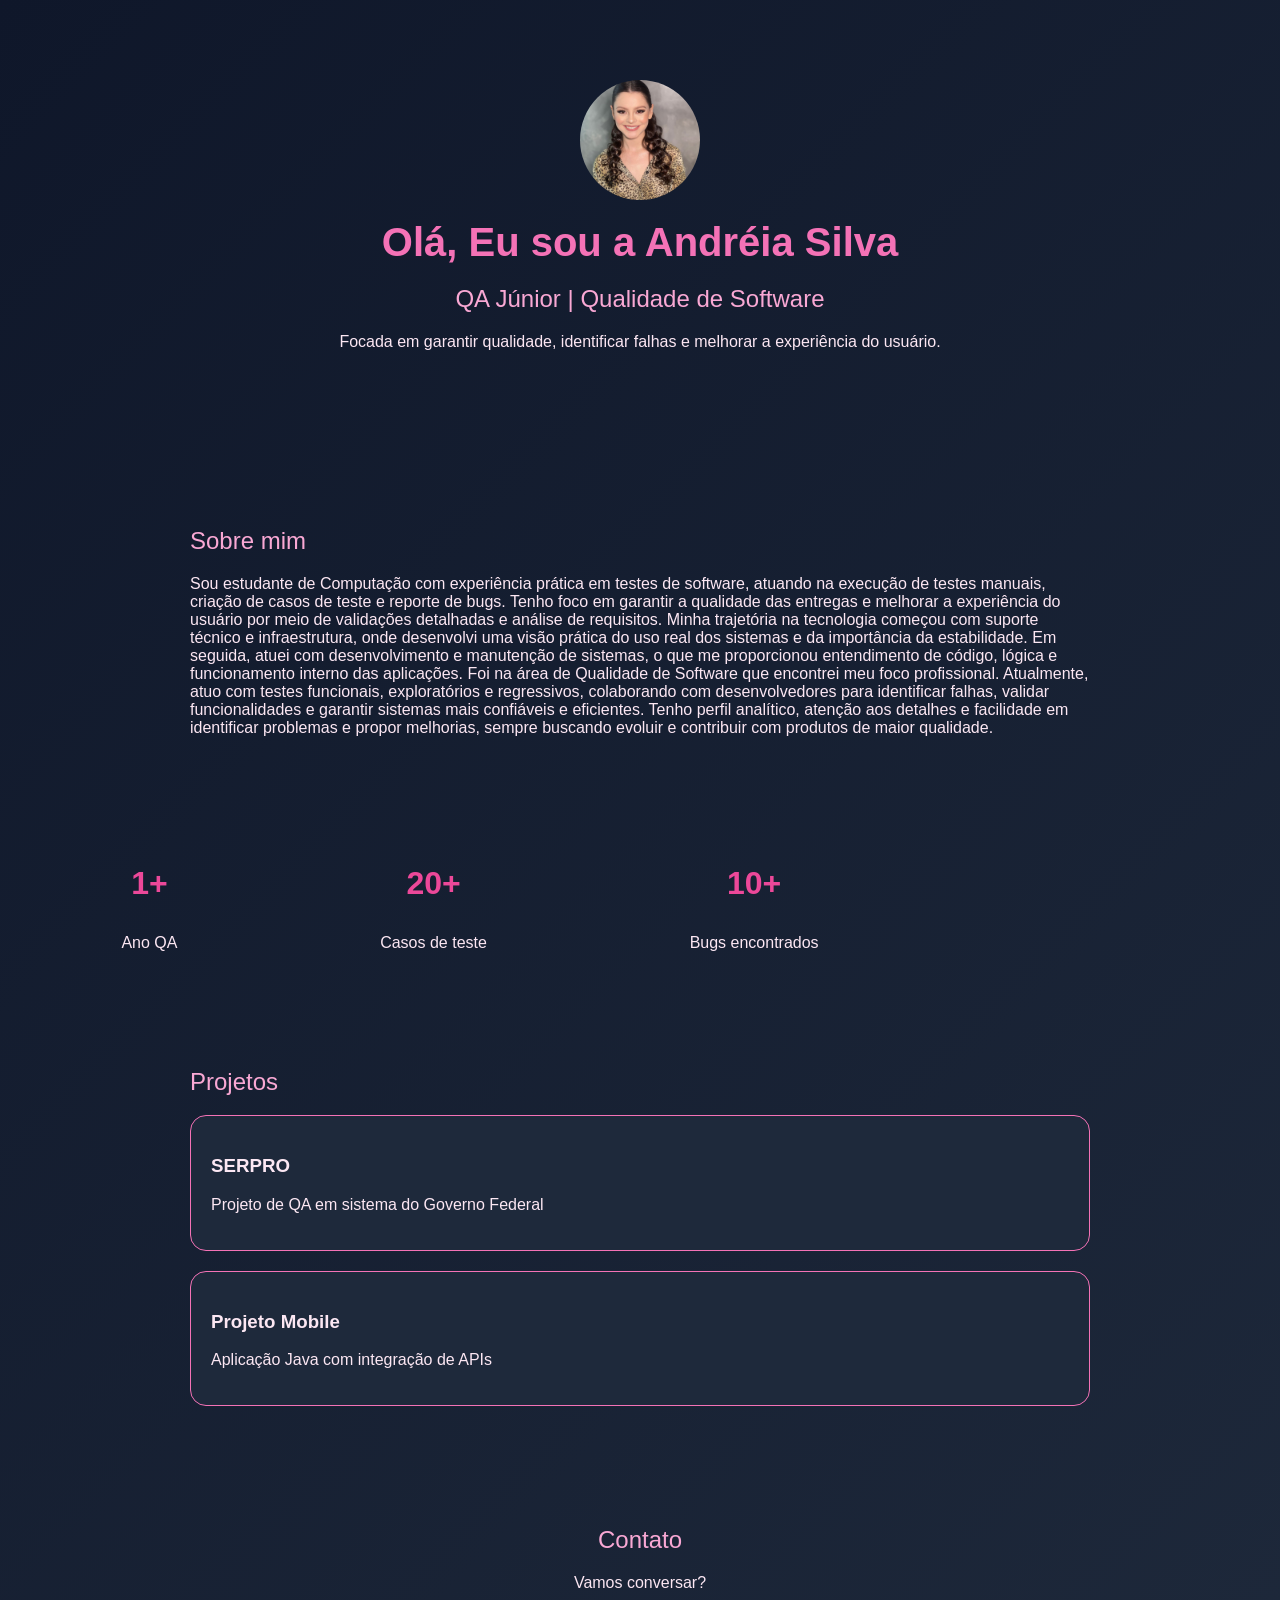
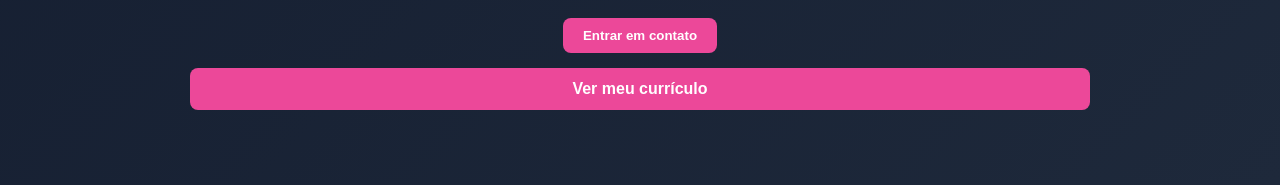
==== index.html @ de2d2ab6 "initial commit" ====
<!DOCTYPE html>
<html lang="pt-br">
<head>
  <meta charset="UTF-8">
  <title>Andréia Caroline | QA</title>
  <meta name="viewport" content="width=device-width, initial-scale=1.0">
  
  <link rel="stylesheet" href="style.css">
  <link rel="icon" type="image/png" href="favicom-livros.png">
</head>

<body>

<header class="hero">
  <img src="foto-perfil.jpeg" alt="Foto de Andréia" class="profile-pic">

  <h1> Olá, Eu sou a Andréia Silva</h1>
  <h2>QA Júnior | Qualidade de Software</h2>

  <p class="descricao">
   Focada em garantir qualidade, identificar falhas e melhorar a experiência do usuário.
  </p>
</header>

<section>
  <h2>Sobre mim</h2>
  <p>
   Sou estudante de Computação com experiência prática em testes de software, atuando na execução de testes manuais, criação de casos de teste e reporte de bugs. Tenho foco em garantir a qualidade das entregas e melhorar a experiência do usuário por meio de validações detalhadas e análise de requisitos.

Minha trajetória na tecnologia começou com suporte técnico e infraestrutura, onde desenvolvi uma visão prática do uso real dos sistemas e da importância da estabilidade. Em seguida, atuei com desenvolvimento e manutenção de sistemas, o que me proporcionou entendimento de código, lógica e funcionamento interno das aplicações.

Foi na área de Qualidade de Software que encontrei meu foco profissional. Atualmente, atuo com testes funcionais, exploratórios e regressivos, colaborando com desenvolvedores para identificar falhas, validar funcionalidades e garantir sistemas mais confiáveis e eficientes.

Tenho perfil analítico, atenção aos detalhes e facilidade em identificar problemas e propor melhorias, sempre buscando evoluir e contribuir com produtos de maior qualidade.
  </p>
</section>

<section class="stats">
  <div class="stat">
    <h3>1+</h3>
    <p>Ano QA</p>
  </div>
  <div class="stat">
    <h3>20+</h3>
    <p>Casos de teste</p>
  </div>
  <div class="stat">
    <h3>10+</h3>
    <p>Bugs encontrados</p>
  </div>
</section>

<section>
  <h2>Projetos</h2>

  <div class="card" onclick="toggle('serpro')">
    <h3>SERPRO</h3>
    <p>Projeto de QA em sistema do Governo Federal</p>
  </div>

  <div id="serpro" class="hidden">
    <p><strong>Visão geral:</strong> Testes manuais e exploratórios garantindo estabilidade.</p>
    <p><strong>Ano:</strong> 2025</p>
    <ul>
      <li>Testes funcionais e regressivos</li>
      <li>Criação de casos de teste</li>
      <li>Reporte de bugs</li>
      <li>Colaboração com time</li>
    </ul>
  </div>

  <div class="card" onclick="toggle('mobile')">
    <h3>Projeto Mobile</h3>
    <p>Aplicação Java com integração de APIs</p>
  </div>

  <div id="mobile" class="hidden">
    <p><strong>Visão geral:</strong> Projeto mobile com foco em desempenho e usabilidade.</p>
    <p><strong>Ano:</strong> 2026</p>
    <ul>
      <li>Desenvolvimento em Java</li>
      <li>Integração com APIs</li>
      <li>Boas práticas de código</li>
      <li>Organização de projeto</li>
    </ul>
  </div>

</section>

<section class="contato">
  <h2>Contato</h2>
  <p>Vamos conversar?</p>
  <button onclick="showContact()">Entrar em contato</button>
  <p id="email" class="hidden">andreiacaroline07@hotmail.com</p>

  <script src="script.js"></script>
 <a href="ANDRÉIA CAROLINE ASSUNÇÃO DA SILVA- curriculo-QA.pdf" target="_blank" class="btn-cv">
    Ver meu currículo
  </a>
</section>


</body>
</html>
---- style.css ----
body {
  margin: 0;
  font-family: 'Segoe UI', sans-serif;
  background: linear-gradient(135deg, #0f172a, #1e293b);
  color: #fce7f3;
}

header {
  text-align: center;
  padding: 80px 20px;
}

h1 {
  font-size: 2.5rem;
  margin: 0;
  color: #f472b6;
}

h2 {
  color: #f9a8d4;
  font-weight: 400;
}

section {
  max-width: 900px;
  margin: 40px auto;
  padding: 20px;
}

.card {
  background: #1e293b;
  border-radius: 16px;
  padding: 20px;
  margin-bottom: 20px;
  transition: 0.3s;
  cursor: pointer;
  border: 1px solid #f472b6;
}

.card:hover {
  transform: translateY(-5px);
  background: #334155;
  border-color: #ec4899;
}

.stats {
  display: flex;
  justify-content: space-around;
  text-align: center;
  margin: 40px 0;
}

.stat h3 {
  font-size: 2rem;
  color: #ec4899;
}

.hidden {
  display: none;
}

button {
  background: #ec4899;
  border: none;
  padding: 10px 20px;
  border-radius: 8px;
  cursor: pointer;
  margin-top: 10px;
  color: white;
  font-weight: bold;
  transition: 0.3s;
}

button:hover {
  background: #be185d;
}

.contato {
  text-align: center;
} 

.profile-pic {
  width: 120px;
  height: 120px;
  max-width: 100%;
  border-radius: 50%;
  object-fit: cover;
  display: block;
  margin: 0 auto 20px;
}

.btn-cv {
  display: inline-block;
  background: #ec4899;
  color: white;
  padding: 12px 20px;
  border-radius: 8px;
  text-decoration: none;
  font-weight: bold;
  margin-top: 15px;
  transition: 0.3s;
}

.btn-cv:hover {
  background: #be185d;
}

.contato a {
  display: block;
  margin: 15px auto;
}
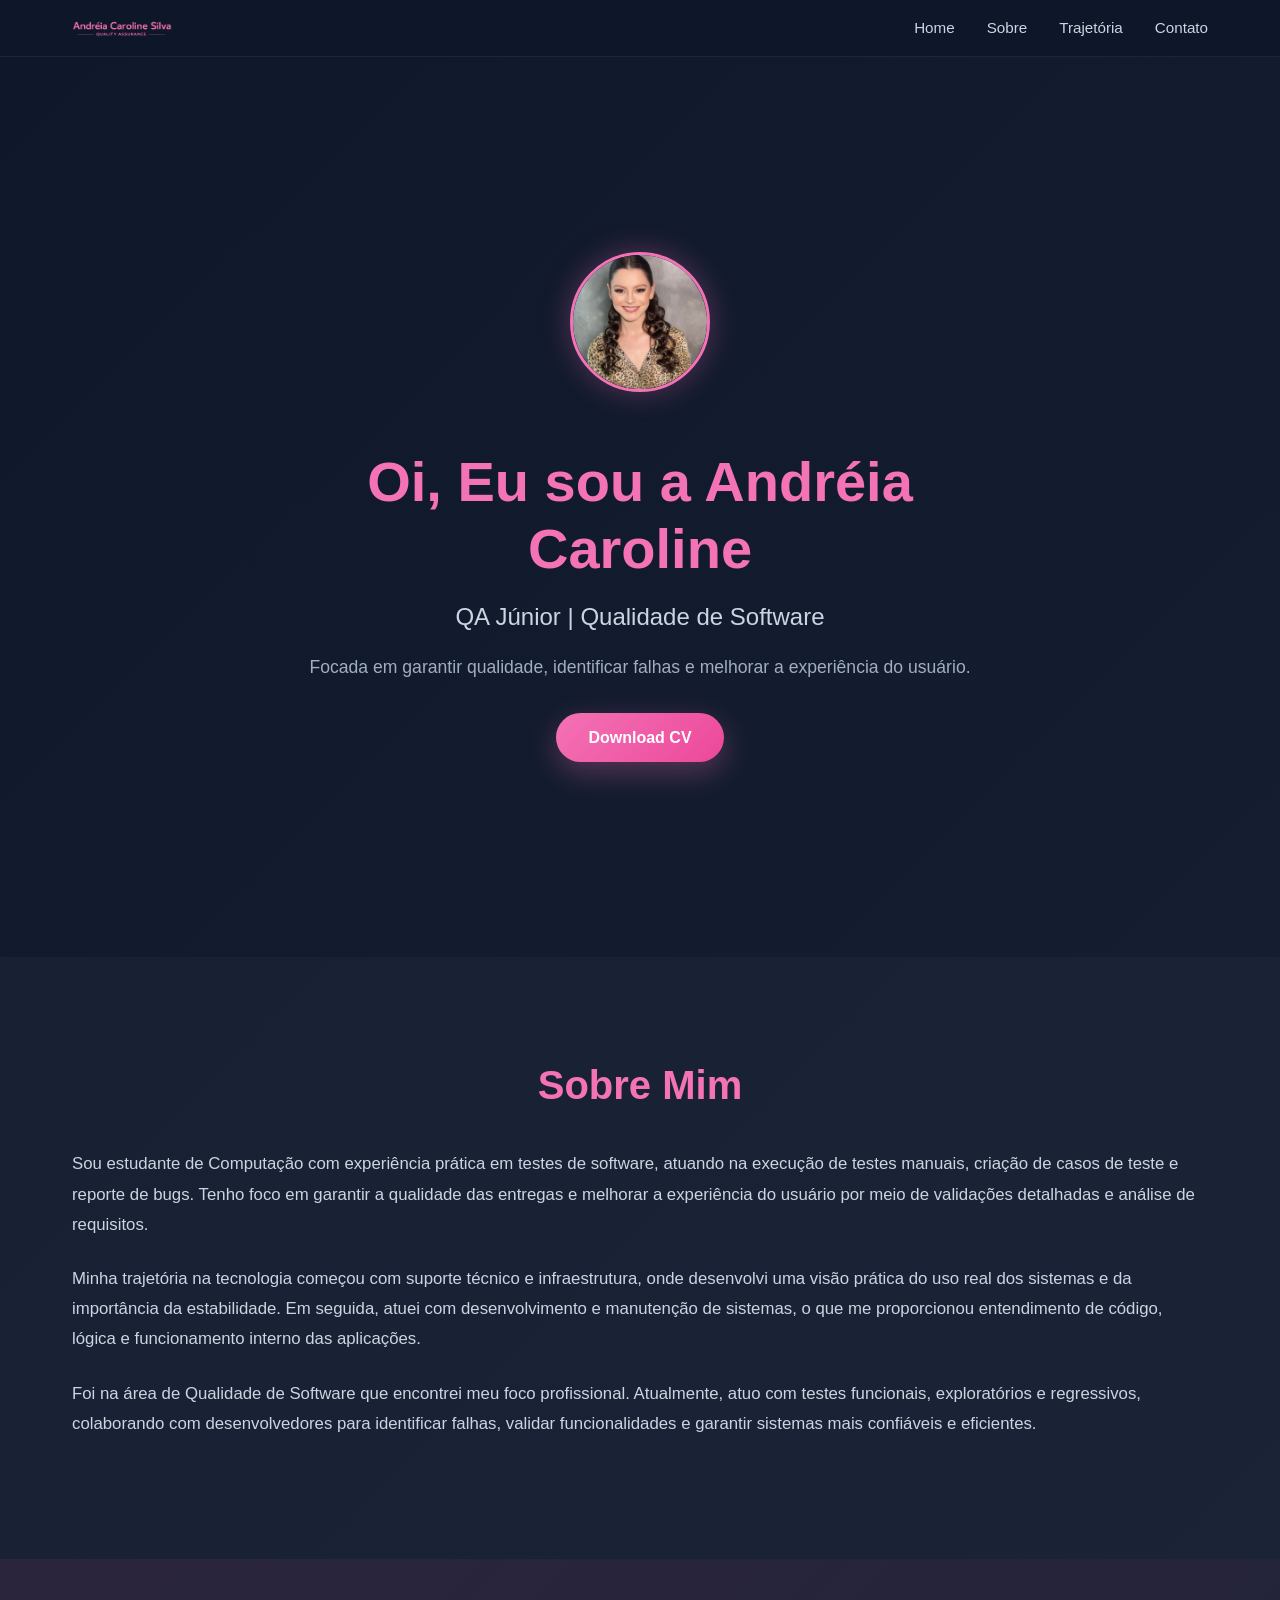
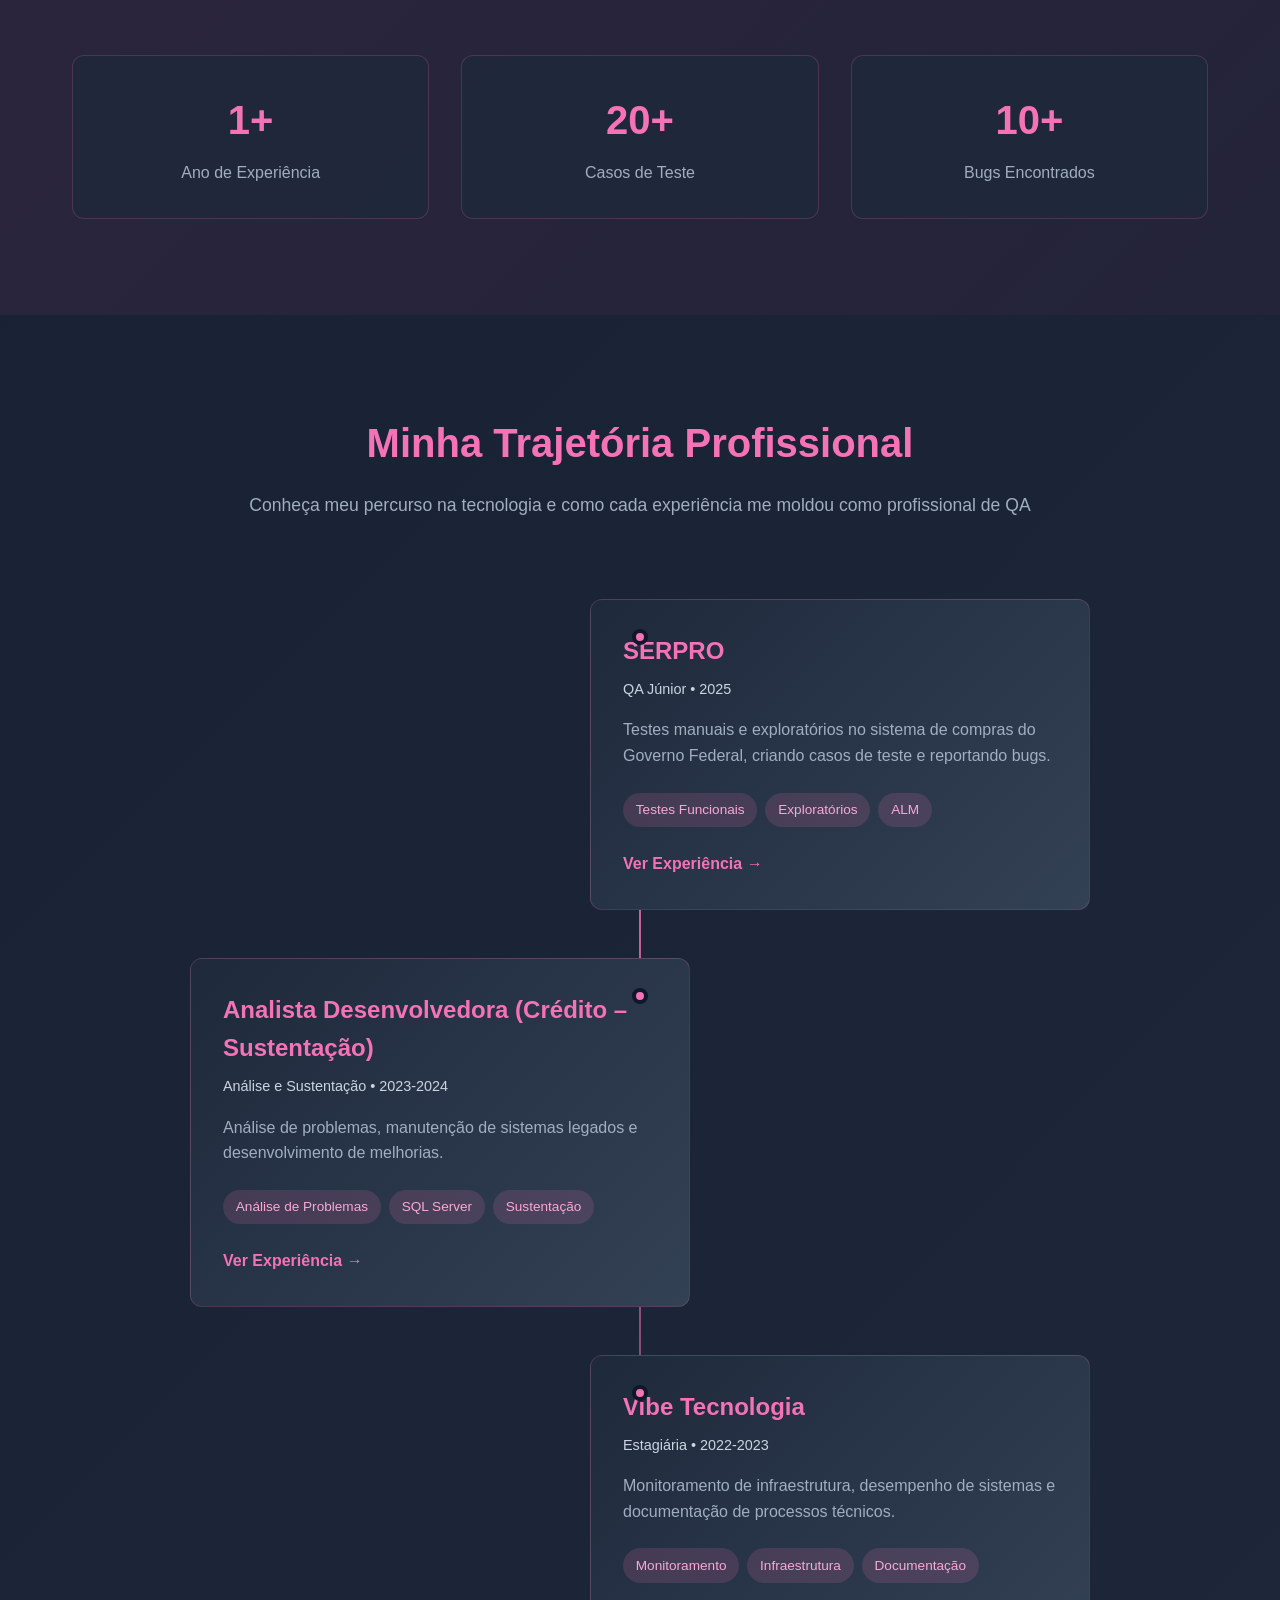
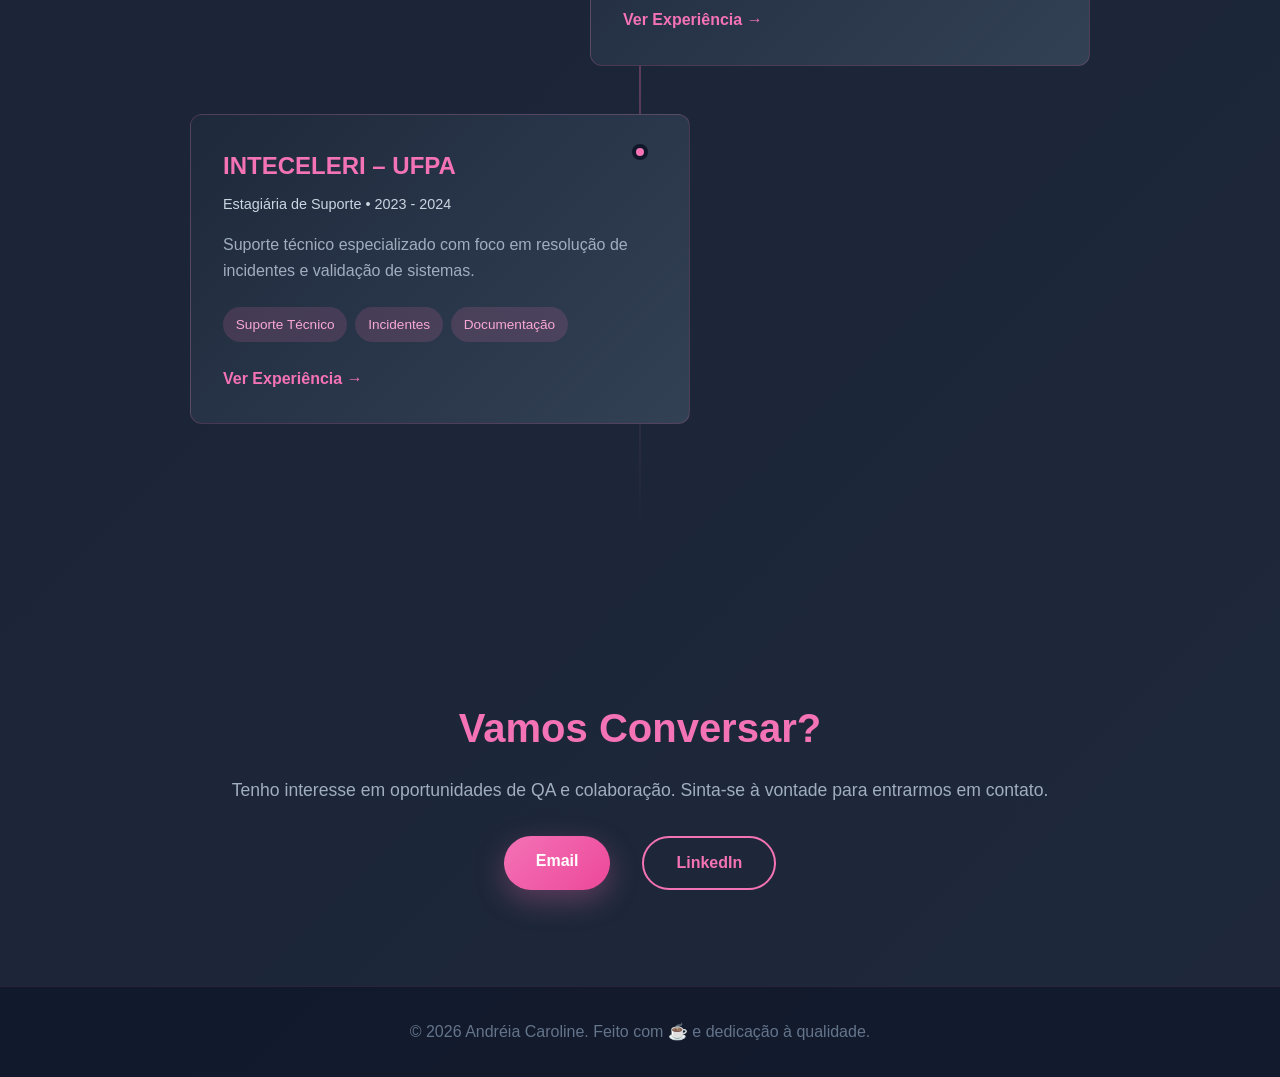
==== commit c8c03303: "feat: Revamp portfolio website with new layout and content - Updated index.html with a new navigatio" ====
--- a/index.html
+++ b/index.html
@@ -2,103 +2,164 @@
 <html lang="pt-br">
 <head>
   <meta charset="UTF-8">
-  <title>Andréia Caroline | QA</title>
+  <title>Andréia Caroline | QA Júnior</title>
   <meta name="viewport" content="width=device-width, initial-scale=1.0">
-  
   <link rel="stylesheet" href="style.css">
   <link rel="icon" type="image/png" href="favicom-livros.png">
 </head>
 
 <body>
+  <nav class="navbar">
+    <div class="nav-container">
+      <a href="index.html" class="logo">
+        <img src="logo.png" alt="Logo Andréia Caroline" class="navbar-logo">
+      </a>
+      <div class="nav-links">
+        <a href="index.html" class="nav-link">Home</a>
+        <a href="#sobre" class="nav-link">Sobre</a>
+        <a href="#trajetoria" class="nav-link">Trajetória</a>
+        <a href="#contato" class="nav-link">Contato</a>
+      </div>
+    </div>
+  </nav>
 
-<header class="hero">
-  <img src="foto-perfil.jpeg" alt="Foto de Andréia" class="profile-pic">
+  <header class="hero">
+    <div class="hero-content">
+      <img src="foto-perfil.jpeg" alt="Foto de Andréia" class="profile-pic">
+      <h1>Oi, Eu sou a Andréia Caroline</h1>
+      <h2>QA Júnior | Qualidade de Software</h2>
+      <p class="descricao">
+        Focada em garantir qualidade, identificar falhas e melhorar a experiência do usuário.
+      </p>
+      <a href="ANDRÉIA CAROLINE ASSUNÇÃO DA SILVA- curriculo-QA.pdf" target="_blank" class="btn-cv">
+        Download CV
+      </a>
+    </div>
+  </header>
 
-  <h1> Olá, Eu sou a Andréia Silva</h1>
-  <h2>QA Júnior | Qualidade de Software</h2>
+  <section id="sobre" class="about">
+    <div class="container">
+      <h2>Sobre Mim</h2>
+      <p>
+        Sou estudante de Computação com experiência prática em testes de software, atuando na execução de testes manuais, criação de casos de teste e reporte de bugs. Tenho foco em garantir a qualidade das entregas e melhorar a experiência do usuário por meio de validações detalhadas e análise de requisitos.
+      </p>
+      <p>
+        Minha trajetória na tecnologia começou com suporte técnico e infraestrutura, onde desenvolvi uma visão prática do uso real dos sistemas e da importância da estabilidade. Em seguida, atuei com desenvolvimento e manutenção de sistemas, o que me proporcionou entendimento de código, lógica e funcionamento interno das aplicações.
+      </p>
+      <p>
+        Foi na área de Qualidade de Software que encontrei meu foco profissional. Atualmente, atuo com testes funcionais, exploratórios e regressivos, colaborando com desenvolvedores para identificar falhas, validar funcionalidades e garantir sistemas mais confiáveis e eficientes.
+      </p>
+    </div>
+  </section>
 
-  <p class="descricao">
-   Focada em garantir qualidade, identificar falhas e melhorar a experiência do usuário.
-  </p>
-</header>
+  <section class="stats">
+    <div class="container">
+      <div class="stat">
+        <h3>1+</h3>
+        <p>Ano de Experiência</p>
+      </div>
+      <div class="stat">
+        <h3>20+</h3>
+        <p>Casos de Teste</p>
+      </div>
+      <div class="stat">
+        <h3>10+</h3>
+        <p>Bugs Encontrados</p>
+      </div>
+    </div>
+  </section>
 
-<section>
-  <h2>Sobre mim</h2>
-  <p>
-   Sou estudante de Computação com experiência prática em testes de software, atuando na execução de testes manuais, criação de casos de teste e reporte de bugs. Tenho foco em garantir a qualidade das entregas e melhorar a experiência do usuário por meio de validações detalhadas e análise de requisitos.
+  <section class="trajectory" id="trajetoria">
+    <div class="container">
+      <h2>Minha Trajetória Profissional</h2>
+      <p class="intro-text">Conheça meu percurso na tecnologia e como cada experiência me moldou como profissional de QA</p>
+      
+      <div class="timeline">
+        <div class="timeline-item">
+          <div class="timeline-marker"></div>
+          <article class="experience-card">
+            <h3>SERPRO</h3>
+            <p class="experience-role">QA Júnior • 2025</p>
+            <p class="experience-desc">Testes manuais e exploratórios no sistema de compras do Governo Federal, criando casos de teste e reportando bugs.</p>
+            <ul class="experience-tags">
+              <li>Testes Funcionais</li>
+              <li>Exploratórios</li>
+              <li>ALM</li>
+            </ul>
+            <a href="projeto-serpro.html" class="experience-link">Ver Experiência →</a>
+          </article>
+        </div>
 
-Minha trajetória na tecnologia começou com suporte técnico e infraestrutura, onde desenvolvi uma visão prática do uso real dos sistemas e da importância da estabilidade. Em seguida, atuei com desenvolvimento e manutenção de sistemas, o que me proporcionou entendimento de código, lógica e funcionamento interno das aplicações.
+        <div class="timeline-item">
+          <div class="timeline-marker"></div>
+          <article class="experience-card">
+            <h3>Analista Desenvolvedora (Crédito – Sustentação)</h3>
+            <p class="experience-role">Análise e Sustentação • 2023-2024</p>
+            <p class="experience-desc">Análise de problemas, manutenção de sistemas legados e desenvolvimento de melhorias.</p>
+            <ul class="experience-tags">
+              <li>Análise de Problemas</li>
+              <li>SQL Server</li>
+              <li>Sustentação</li>
+            </ul>
+            <a href="experiencia-analista.html" class="experience-link">Ver Experiência →</a>
+          </article>
+        </div>
 
-Foi na área de Qualidade de Software que encontrei meu foco profissional. Atualmente, atuo com testes funcionais, exploratórios e regressivos, colaborando com desenvolvedores para identificar falhas, validar funcionalidades e garantir sistemas mais confiáveis e eficientes.
+        <div class="timeline-item">
+          <div class="timeline-marker"></div>
+          <article class="experience-card">
+            <h3>Vibe Tecnologia</h3>
+            <p class="experience-role">Estagiária • 2022-2023</p>
+            <p class="experience-desc">Monitoramento de infraestrutura, desempenho de sistemas e documentação de processos técnicos.</p>
+            <ul class="experience-tags">
+              <li>Monitoramento</li>
+              <li>Infraestrutura</li>
+              <li>Documentação</li>
+            </ul>
+            <a href="experiencia-vibe.html" class="experience-link">Ver Experiência →</a>
+          </article>
+        </div>
 
-Tenho perfil analítico, atenção aos detalhes e facilidade em identificar problemas e propor melhorias, sempre buscando evoluir e contribuir com produtos de maior qualidade.
-  </p>
-</section>
+        <div class="timeline-item">
+          <div class="timeline-marker"></div>
+          <article class="experience-card">
+            <h3>INTECELERI – UFPA</h3>
+            <p class="experience-role">Estagiária de Suporte • 2023 - 2024</p>
+            <p class="experience-desc">Suporte técnico especializado com foco em resolução de incidentes e validação de sistemas.</p>
+            <ul class="experience-tags">
+              <li>Suporte Técnico</li>
+              <li>Incidentes</li>
+              <li>Documentação</li>
+            </ul>
+            <a href="experiencia-inteceleri.html" class="experience-link">Ver Experiência →</a>
+          </article>
+        </div>
+      </div>
+    </div>
+  </section>
 
-<section class="stats">
-  <div class="stat">
-    <h3>1+</h3>
-    <p>Ano QA</p>
-  </div>
-  <div class="stat">
-    <h3>20+</h3>
-    <p>Casos de teste</p>
-  </div>
-  <div class="stat">
-    <h3>10+</h3>
-    <p>Bugs encontrados</p>
-  </div>
-</section>
+  <section id="contato" class="contact">
+    <div class="container">
+      <h2>Vamos Conversar?</h2>
+      <p>Tenho interesse em oportunidades de QA e colaboração. Sinta-se à vontade para entrarmos em contato.</p>
+      
+      <div class="contact-links">
+        <a href="mailto:andreiacaroline07@hotmail.com" class="contact-btn email-btn">
+          Email
+        </a>
+        <a href="https://www.linkedin.com/in/andreia-caroline-silva/" target="_blank" class="contact-btn linkedin-btn">
+          LinkedIn
+        </a>
+      </div>
+    </div>
+  </section>
 
-<section>
-  <h2>Projetos</h2>
-
-  <div class="card" onclick="toggle('serpro')">
-    <h3>SERPRO</h3>
-    <p>Projeto de QA em sistema do Governo Federal</p>
-  </div>
-
-  <div id="serpro" class="hidden">
-    <p><strong>Visão geral:</strong> Testes manuais e exploratórios garantindo estabilidade.</p>
-    <p><strong>Ano:</strong> 2025</p>
-    <ul>
-      <li>Testes funcionais e regressivos</li>
-      <li>Criação de casos de teste</li>
-      <li>Reporte de bugs</li>
-      <li>Colaboração com time</li>
-    </ul>
-  </div>
-
-  <div class="card" onclick="toggle('mobile')">
-    <h3>Projeto Mobile</h3>
-    <p>Aplicação Java com integração de APIs</p>
-  </div>
-
-  <div id="mobile" class="hidden">
-    <p><strong>Visão geral:</strong> Projeto mobile com foco em desempenho e usabilidade.</p>
-    <p><strong>Ano:</strong> 2026</p>
-    <ul>
-      <li>Desenvolvimento em Java</li>
-      <li>Integração com APIs</li>
-      <li>Boas práticas de código</li>
-      <li>Organização de projeto</li>
-    </ul>
-  </div>
-
-</section>
-
-<section class="contato">
-  <h2>Contato</h2>
-  <p>Vamos conversar?</p>
-  <button onclick="showContact()">Entrar em contato</button>
-  <p id="email" class="hidden">andreiacaroline07@hotmail.com</p>
+  <footer class="footer">
+    <div class="container">
+      <p>© 2026 Andréia Caroline. Feito com ☕ e dedicação à qualidade.</p>
+    </div>
+  </footer>
 
   <script src="script.js"></script>
- <a href="ANDRÉIA CAROLINE ASSUNÇÃO DA SILVA- curriculo-QA.pdf" target="_blank" class="btn-cv">
-    Ver meu currículo
-  </a>
-</section>
-
-
 </body>
 </html>
--- a/style.css
+++ b/style.css
@@ -1,111 +1,627 @@
+* {
+  margin: 0;
+  padding: 0;
+  box-sizing: border-box;
+}
+
 body {
-  margin: 0;
-  font-family: 'Segoe UI', sans-serif;
-  background: linear-gradient(135deg, #0f172a, #1e293b);
-  color: #fce7f3;
-}
-
-header {
-  text-align: center;
-  padding: 80px 20px;
-}
-
-h1 {
-  font-size: 2.5rem;
-  margin: 0;
-  color: #f472b6;
-}
-
-h2 {
-  color: #f9a8d4;
-  font-weight: 400;
-}
-
-section {
-  max-width: 900px;
-  margin: 40px auto;
-  padding: 20px;
-}
-
-.card {
-  background: #1e293b;
-  border-radius: 16px;
-  padding: 20px;
-  margin-bottom: 20px;
-  transition: 0.3s;
-  cursor: pointer;
-  border: 1px solid #f472b6;
-}
-
-.card:hover {
-  transform: translateY(-5px);
-  background: #334155;
-  border-color: #ec4899;
-}
-
-.stats {
-  display: flex;
-  justify-content: space-around;
-  text-align: center;
-  margin: 40px 0;
-}
-
-.stat h3 {
-  font-size: 2rem;
-  color: #ec4899;
-}
-
-.hidden {
-  display: none;
-}
-
-button {
-  background: #ec4899;
-  border: none;
-  padding: 10px 20px;
-  border-radius: 8px;
-  cursor: pointer;
-  margin-top: 10px;
-  color: white;
-  font-weight: bold;
-  transition: 0.3s;
-}
-
-button:hover {
-  background: #be185d;
-}
-
-.contato {
-  text-align: center;
-} 
+  font-family: -apple-system, BlinkMacSystemFont, 'Segoe UI', 'Roboto', 'Oxygen', 'Ubuntu', 'Cantarell', sans-serif;
+  background: linear-gradient(135deg, #0f172a 0%, #1e293b 100%);
+  color: #e2e8f0;
+  line-height: 1.6;
+}
+
+/* Navbar */
+.navbar {
+  position: sticky;
+  top: 0;
+  background: rgba(15, 23, 42, 0.95);
+  backdrop-filter: blur(10px);
+  border-bottom: 1px solid rgba(244, 114, 182, 0.1);
+  z-index: 1000;
+  padding: 1rem 0;
+}
+
+.nav-container {
+  max-width: 1200px;
+  margin: 0 auto;
+  padding: 0 2rem;
+  display: flex;
+  justify-content: space-between;
+  align-items: center;
+}
+
+.logo {
+  font-weight: 700;
+  font-size: 1.5rem;
+  color: #f472b6;
+  text-decoration: none;
+  letter-spacing: 2px;
+}
+
+.nav-links {
+  display: flex;
+  gap: 2rem;
+}
+
+.nav-link {
+  color: #cbd5e1;
+  text-decoration: none;
+  font-size: 0.95rem;
+  transition: color 0.3s ease;
+  position: relative;
+}
+
+.nav-link:hover {
+  color: #f472b6;
+}
+
+.nav-link::after {
+  content: '';
+  position: absolute;
+  bottom: -5px;
+  left: 0;
+  width: 0;
+  height: 2px;
+  background: #f472b6;
+  transition: width 0.3s ease;
+}
+
+.nav-link:hover::after {
+  width: 100%;
+}
+
+/* Container */
+.container {
+  max-width: 1200px;
+  margin: 0 auto;
+  padding: 0 2rem;
+}
+
+/* Hero Section */
+.hero {
+  min-height: 100vh;
+  display: flex;
+  align-items: center;
+  justify-content: center;
+  padding: 4rem 2rem;
+}
+
+.hero-content {
+  text-align: center;
+  max-width: 700px;
+}
+
+.navbar-logo {
+  width: 150px;
+  max-width: 100px;
+  display: block;
+}
+
+.logo {
+  display: flex;
+  align-items: center;
+}
 
 .profile-pic {
-  width: 120px;
-  height: 120px;
-  max-width: 100%;
+  width: 140px;
+  height: 140px;
   border-radius: 50%;
   object-fit: cover;
-  display: block;
-  margin: 0 auto 20px;
+  margin-bottom: 2rem;
+  border: 3px solid #f472b6;
+  box-shadow: 0 0 30px rgba(244, 114, 182, 0.3);
+  animation: float 3s ease-in-out infinite;
+}
+
+@keyframes float {
+  0%, 100% { transform: translateY(0px); }
+  50% { transform: translateY(-20px); }
+}
+
+.hero h1 {
+  font-size: 3.5rem;
+  margin: 1rem 0;
+  color: #f472b6;
+  font-weight: 700;
+  line-height: 1.2;
+}
+
+.hero h2 {
+  font-size: 1.5rem;
+  color: #cbd5e1;
+  font-weight: 400;
+  margin-bottom: 1rem;
+}
+
+.descricao {
+  font-size: 1.1rem;
+  color: #a0aec0;
+  margin-bottom: 2rem;
 }
 
 .btn-cv {
   display: inline-block;
-  background: #ec4899;
+  background: linear-gradient(135deg, #f472b6 0%, #ec4899 100%);
   color: white;
-  padding: 12px 20px;
-  border-radius: 8px;
+  padding: 12px 32px;
+  border-radius: 50px;
   text-decoration: none;
+  font-weight: 600;
+  transition: all 0.3s ease;
+  box-shadow: 0 10px 30px rgba(244, 114, 182, 0.3);
+}
+
+.btn-cv:hover {
+  transform: translateY(-3px);
+  box-shadow: 0 15px 40px rgba(244, 114, 182, 0.4);
+}
+
+/* About Section */
+.about {
+  padding: 6rem 0;
+  background: rgba(30, 41, 59, 0.5);
+}
+
+.about h2 {
+  font-size: 2.5rem;
+  margin-bottom: 2rem;
+  color: #f472b6;
+  text-align: center;
+}
+
+.about p {
+  font-size: 1.05rem;
+  color: #cbd5e1;
+  margin-bottom: 1.5rem;
+  line-height: 1.8;
+}
+
+/* Stats Section */
+.stats {
+  padding: 6rem 0;
+  background: linear-gradient(135deg, rgba(244, 114, 182, 0.1) 0%, rgba(236, 72, 153, 0.05) 100%);
+}
+
+.stats .container {
+  display: grid;
+  grid-template-columns: repeat(auto-fit, minmax(250px, 1fr));
+  gap: 2rem;
+}
+
+.stat {
+  text-align: center;
+  padding: 2rem;
+  background: rgba(30, 41, 59, 0.8);
+  border-radius: 12px;
+  border: 1px solid rgba(244, 114, 182, 0.2);
+  transition: all 0.3s ease;
+}
+
+.stat:hover {
+  transform: translateY(-10px);
+  border-color: #f472b6;
+  background: rgba(30, 41, 59, 1);
+}
+
+.stat h3 {
+  font-size: 2.5rem;
+  color: #f472b6;
+  margin-bottom: 0.5rem;
+}
+
+.stat p {
+  color: #a0aec0;
+  font-size: 1rem;
+}
+
+/* Projects Section */
+.projects {
+  padding: 6rem 0;
+}
+
+.projects h2 {
+  font-size: 2.5rem;
+  margin-bottom: 1rem;
+  color: #f472b6;
+  text-align: center;
+}
+
+.intro-text {
+  text-align: center;
+  color: #a0aec0;
+  font-size: 1.1rem;
+  margin-bottom: 3rem;
+}
+
+/* Trajectory Section */
+.trajectory {
+  padding: 6rem 0;
+  background: rgba(30, 41, 59, 0.5);
+}
+
+.trajectory h2 {
+  font-size: 2.5rem;
+  margin-bottom: 1rem;
+  color: #f472b6;
+  text-align: center;
+}
+
+.timeline {
+  position: relative;
+  padding: 2rem 0;
+  max-width: 900px;
+  margin: 0 auto;
+}
+
+.timeline::before {
+  content: '';
+  position: absolute;
+  left: 50%;
+  transform: translateX(-50%);
+  width: 2px;
+  height: 100%;
+  background: linear-gradient(180deg, #f472b6 0%, rgba(244, 114, 182, 0) 100%);
+}
+
+.timeline-item {
+  margin-bottom: 3rem;
+  position: relative;
+}
+
+.timeline-marker {
+  position: absolute;
+  left: 50%;
+  transform: translateX(-50%);
+  width: 16px;
+  height: 16px;
+  background: #f472b6;
+  border: 4px solid #0f172a;
+  border-radius: 50%;
+  top: 30px;
+  z-index: 1;
+}
+
+.experience-card {
+  background: linear-gradient(135deg, #1e293b 0%, #334155 100%);
+  border: 1px solid rgba(244, 114, 182, 0.2);
+  border-radius: 12px;
+  padding: 2rem;
+  transition: all 0.3s ease;
+  cursor: pointer;
+  display: flex;
+  flex-direction: column;
+  margin: 0 auto;
+  max-width: 500px;
+  margin-left: auto;
+  margin-right: 0;
+}
+
+.timeline-item:nth-child(even) .experience-card {
+  margin-left: 0;
+  margin-right: auto;
+}
+
+.experience-card:hover {
+  transform: translateY(-10px);
+  border-color: #f472b6;
+  background: linear-gradient(135deg, #334155 0%, #475569 100%);
+  box-shadow: 0 20px 40px rgba(244, 114, 182, 0.2);
+}
+
+.experience-card h3 {
+  font-size: 1.5rem;
+  color: #f472b6;
+  margin-bottom: 0.5rem;
+}
+
+.experience-role {
+  color: #cbd5e1;
+  font-size: 0.9rem;
+  margin-bottom: 1rem;
+  font-weight: 500;
+}
+
+.experience-desc {
+  color: #a0aec0;
+  margin-bottom: 1.5rem;
+  flex-grow: 1;
+}
+
+.experience-tags {
+  display: flex;
+  flex-wrap: wrap;
+  gap: 0.5rem;
+  margin-bottom: 1.5rem;
+  list-style: none;
+}
+
+.experience-tags li {
+  background: rgba(244, 114, 182, 0.15);
+  color: #f9a8d4;
+  padding: 0.4rem 0.8rem;
+  border-radius: 20px;
+  font-size: 0.85rem;
+}
+
+.experience-link {
+  color: #f472b6;
+  text-decoration: none;
+  font-weight: 600;
+  transition: all 0.3s ease;
+  align-self: flex-start;
+}
+
+.experience-link:hover {
+  color: #ec4899;
+  transform: translateX(5px);
+}
+
+.project-card {
+  background: linear-gradient(135deg, #1e293b 0%, #334155 100%);
+  border: 1px solid rgba(244, 114, 182, 0.2);
+  border-radius: 12px;
+  padding: 2rem;
+  transition: all 0.3s ease;
+  cursor: pointer;
+  display: flex;
+  flex-direction: column;
+}
+
+.project-card:hover {
+  transform: translateY(-10px);
+  border-color: #f472b6;
+  background: linear-gradient(135deg, #334155 0%, #475569 100%);
+  box-shadow: 0 20px 40px rgba(244, 114, 182, 0.2);
+}
+
+.project-card h3 {
+  font-size: 1.5rem;
+  color: #f472b6;
+  margin-bottom: 0.5rem;
+}
+
+.project-role {
+  color: #cbd5e1;
+  font-size: 0.9rem;
+  margin-bottom: 1rem;
+  font-weight: 500;
+}
+
+.project-desc {
+  color: #a0aec0;
+  margin-bottom: 1.5rem;
+  flex-grow: 1;
+}
+
+.project-tags {
+  display: flex;
+  flex-wrap: wrap;
+  gap: 0.5rem;
+  margin-bottom: 1.5rem;
+  list-style: none;
+}
+
+.project-tags li {
+  background: rgba(244, 114, 182, 0.15);
+  color: #f9a8d4;
+  padding: 0.4rem 0.8rem;
+  border-radius: 20px;
+  font-size: 0.85rem;
+}
+
+.project-link {
+  color: #f472b6;
+  text-decoration: none;
+  font-weight: 600;
+  transition: all 0.3s ease;
+  align-self: flex-start;
+}
+
+.project-link:hover {
+  color: #ec4899;
+  transform: translateX(5px);
+}
+
+/* Contact Section */
+.contact {
+  padding: 6rem 0;
+  text-align: center;
+  background: rgba(30, 41, 59, 0.5);
+}
+
+.contact h2 {
+  font-size: 2.5rem;
+  margin-bottom: 1rem;
+  color: #f472b6;
+}
+
+.contact > .container > p:first-of-type {
+  margin-bottom: 2rem;
+  font-size: 1.1rem;
+  color: #a0aec0;
+}
+
+.contact-links {
+  display: flex;
+  gap: 2rem;
+  justify-content: center;
+  flex-wrap: wrap;
+}
+
+.contact-btn {
+  display: inline-block;
+  padding: 12px 32px;
+  border-radius: 50px;
+  text-decoration: none;
+  font-weight: 600;
+  transition: all 0.3s ease;
+  font-size: 1rem;
+}
+
+.email-btn {
+  background: linear-gradient(135deg, #f472b6 0%, #ec4899 100%);
+  color: white;
+  box-shadow: 0 10px 30px rgba(244, 114, 182, 0.3);
+}
+
+.email-btn:hover {
+  transform: translateY(-3px);
+  box-shadow: 0 15px 40px rgba(244, 114, 182, 0.4);
+}
+
+.linkedin-btn {
+  background: transparent;
+  color: #f472b6;
+  border: 2px solid #f472b6;
+}
+
+.linkedin-btn:hover {
+  background: #f472b6;
+  color: #0f172a;
+  transform: translateY(-3px);
+}
+
+/* Footer */
+.footer {
+  padding: 2rem 0;
+  background: rgba(15, 23, 42, 0.8);
+  border-top: 1px solid rgba(244, 114, 182, 0.1);
+  text-align: center;
+  color: #64748b;
+}
+
+.footer p {
+  margin: 0;
+}
+
+/* Project Detail Page Styles */
+.project-header {
+  padding: 4rem 2rem;
+  background: linear-gradient(135deg, rgba(244, 114, 182, 0.1) 0%, rgba(236, 72, 153, 0.05) 100%);
+  border-bottom: 1px solid rgba(244, 114, 182, 0.2);
+}
+
+.project-header h1 {
+  font-size: 3rem;
+  color: #f472b6;
+  margin-bottom: 1rem;
+}
+
+.project-header p {
+  font-size: 1.2rem;
+  color: #a0aec0;
+}
+
+.project-content {
+  padding: 4rem 2rem;
+}
+
+.project-section {
+  margin-bottom: 4rem;
+}
+
+.project-section h2 {
+  font-size: 1.8rem;
+  color: #f472b6;
+  margin-bottom: 1.5rem;
+}
+
+.project-section p {
+  color: #cbd5e1;
+  margin-bottom: 1rem;
+  line-height: 1.8;
+}
+
+.project-section ul {
+  list-style: none;
+  margin-left: 0;
+}
+
+.project-section li {
+  color: #cbd5e1;
+  margin-bottom: 0.8rem;
+  padding-left: 1.5rem;
+  position: relative;
+}
+
+.project-section li::before {
+  content: '✓';
+  position: absolute;
+  left: 0;
+  color: #f472b6;
   font-weight: bold;
-  margin-top: 15px;
-  transition: 0.3s;
-}
-
-.btn-cv:hover {
-  background: #be185d;
-}
-
-.contato a {
-  display: block;
-  margin: 15px auto;
+}
+
+.back-link {
+  display: inline-block;
+  margin-bottom: 2rem;
+  color: #f472b6;
+  text-decoration: none;
+  font-weight: 600;
+}
+
+.back-link:hover {
+  color: #ec4899;
+}
+
+/* Responsive */
+@media (max-width: 768px) {
+  .nav-links {
+    gap: 1rem;
+  }
+
+  .hero h1 {
+    font-size: 2.5rem;
+  }
+
+  .hero h2 {
+    font-size: 1.2rem;
+  }
+
+  .projects h2,
+  .about h2,
+  .contact h2,
+  .trajectory h2 {
+    font-size: 2rem;
+  }
+
+  .project-header h1 {
+    font-size: 2rem;
+  }
+
+  .contact-links {
+    flex-direction: column;
+    align-items: center;
+  }
+
+  .contact-btn {
+    width: 100%;
+    max-width: 300px;
+  }
+
+  /* Timeline Responsive */
+  .timeline::before {
+    left: 0;
+  }
+
+  .timeline-marker {
+    left: 0;
+    transform: translateX(-50%);
+  }
+
+  .experience-card {
+    margin-left: 0 !important;
+    margin-right: 0 !important;
+    margin-left: 30px;
+  }
+
+  .timeline-item:nth-child(even) .experience-card {
+    margin-left: 30px;
+    margin-right: 0;
+  }
+
+  .projects-grid {
+    grid-template-columns: 1fr;
+  }
 }
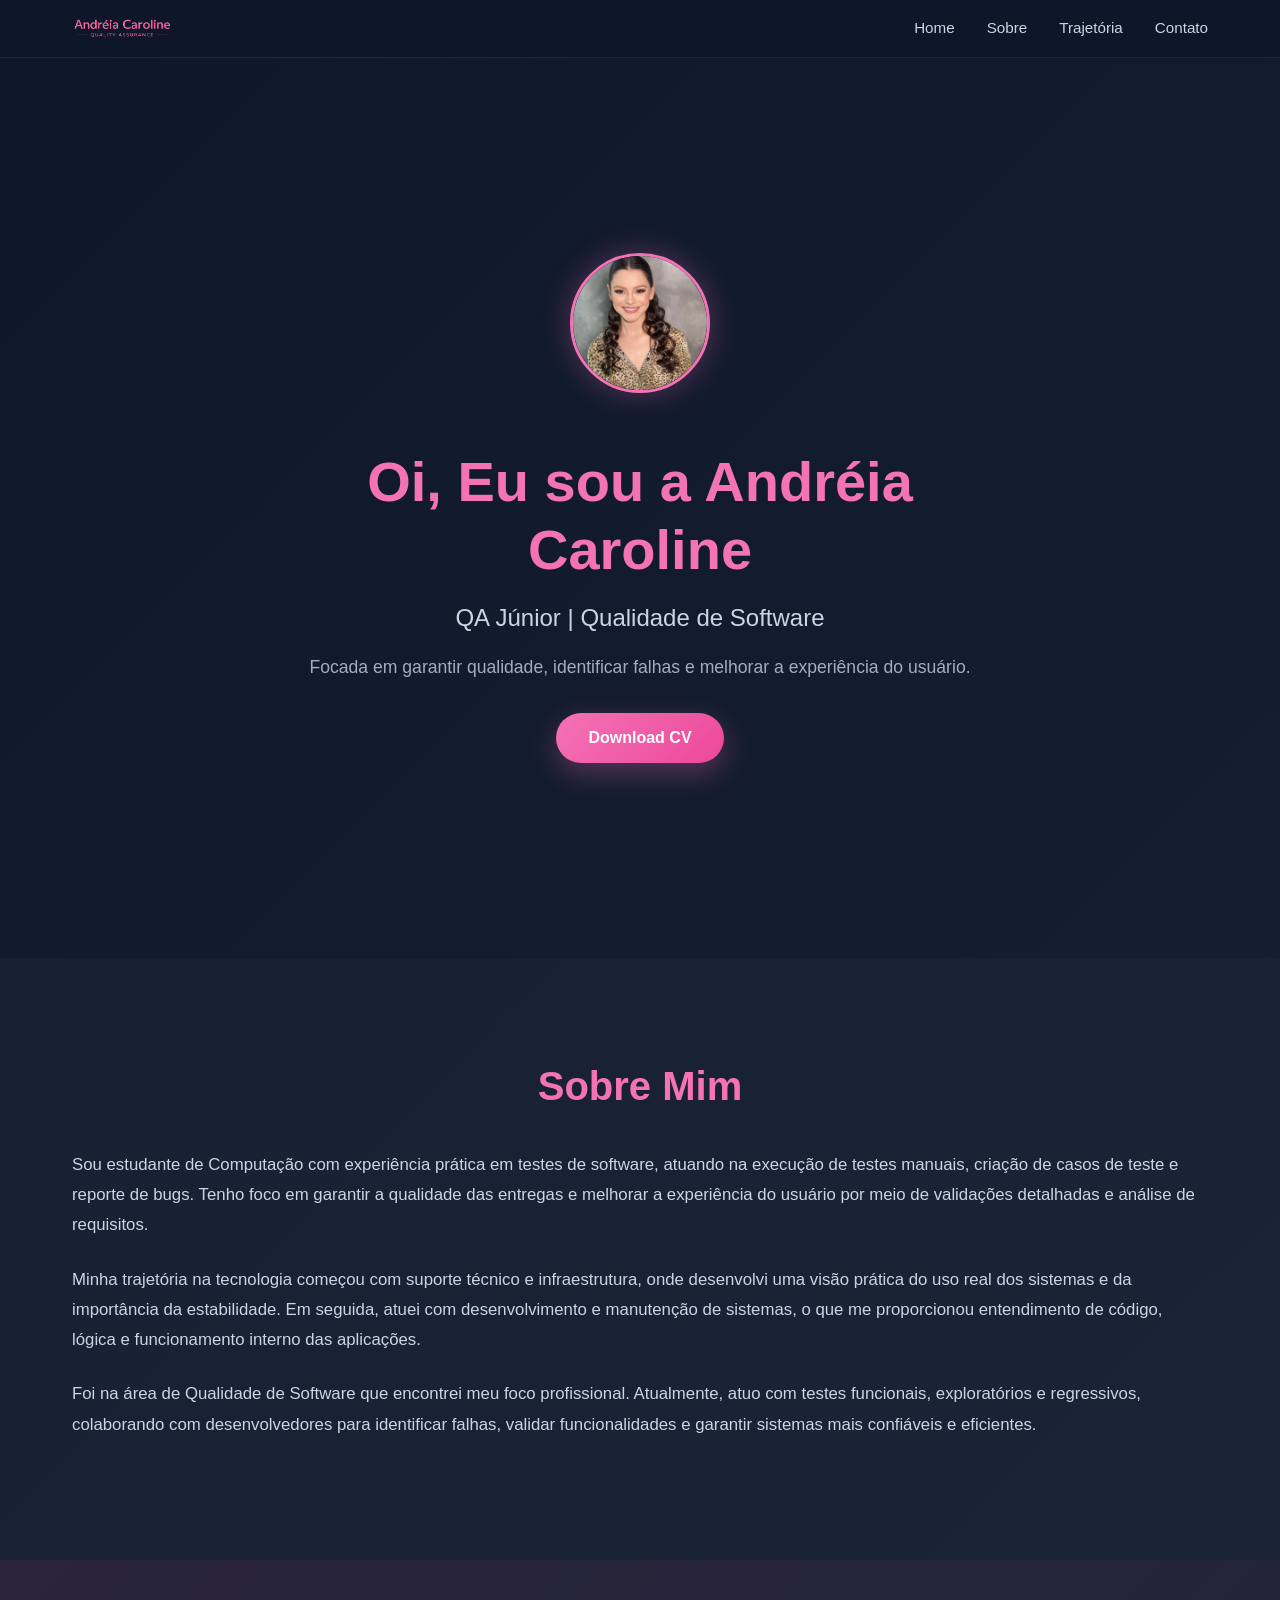
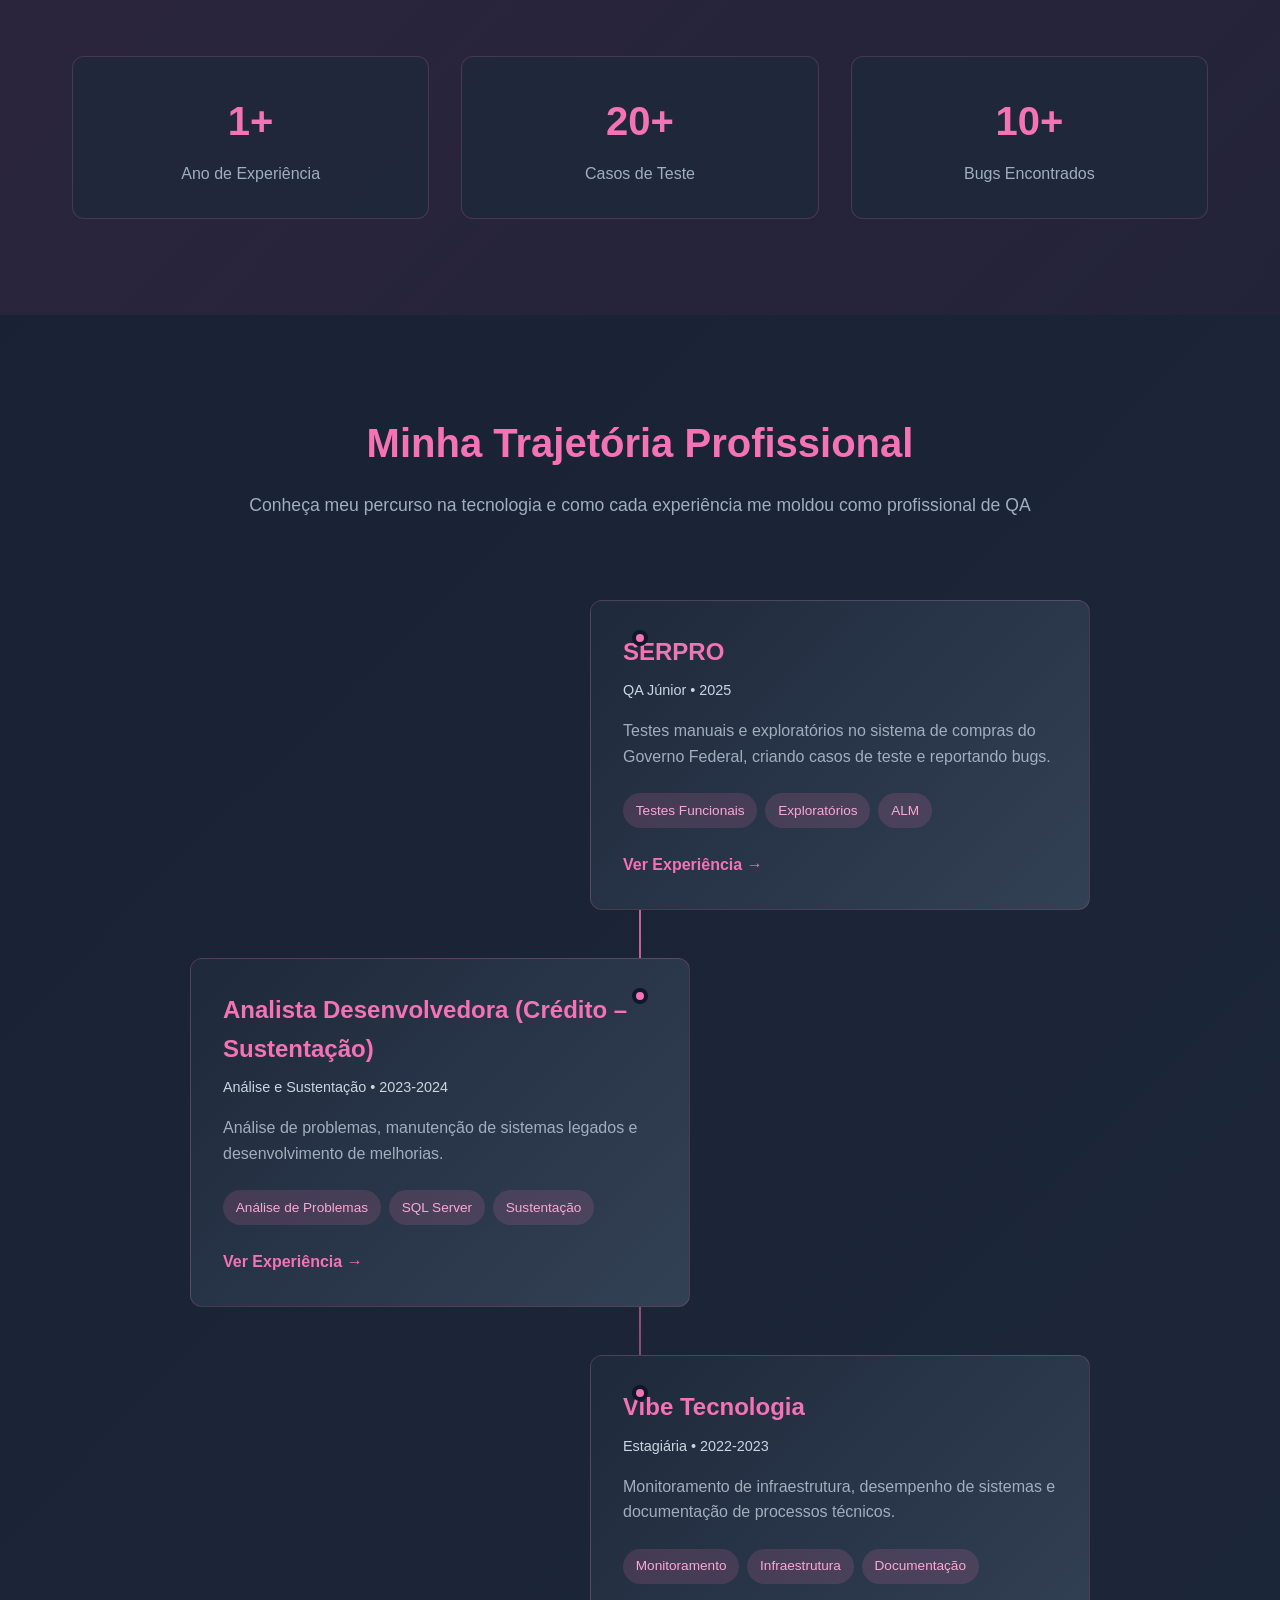
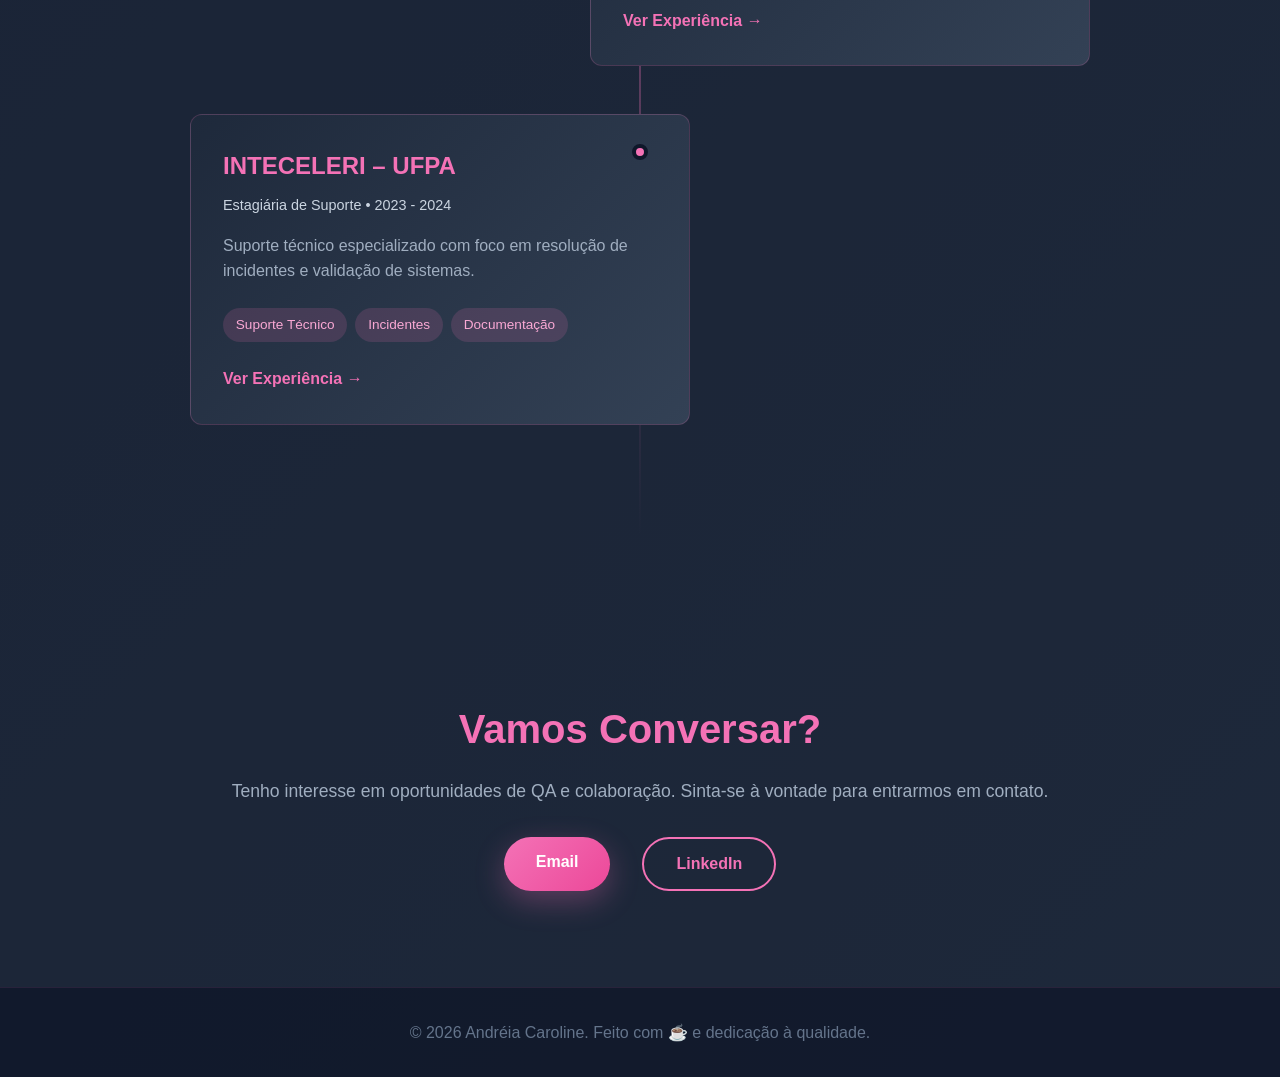
==== commit 6be4e1ef: "feat: Atualizar ícone do portfólio para novo favicon" ====
--- a/index.html
+++ b/index.html
@@ -4,15 +4,15 @@
   <meta charset="UTF-8">
   <title>Andréia Caroline | QA Júnior</title>
   <meta name="viewport" content="width=device-width, initial-scale=1.0">
-  <link rel="stylesheet" href="style.css">
-  <link rel="icon" type="image/png" href="favicom-livros.png">
+  <link rel="stylesheet" href="css/style.css">
+  <link rel="icon" type="image/png" href="assets/favicom.png">
 </head>
 
 <body>
   <nav class="navbar">
     <div class="nav-container">
       <a href="index.html" class="logo">
-        <img src="logo.png" alt="Logo Andréia Caroline" class="navbar-logo">
+        <img src="assets/logo.png" alt="Logo Andréia Caroline" class="navbar-logo">
       </a>
       <div class="nav-links">
         <a href="index.html" class="nav-link">Home</a>
@@ -25,7 +25,7 @@
 
   <header class="hero">
     <div class="hero-content">
-      <img src="foto-perfil.jpeg" alt="Foto de Andréia" class="profile-pic">
+      <img src="assets/foto-perfil.jpeg" alt="Foto de Andréia" class="profile-pic">
       <h1>Oi, Eu sou a Andréia Caroline</h1>
       <h2>QA Júnior | Qualidade de Software</h2>
       <p class="descricao">
@@ -160,6 +160,6 @@
     </div>
   </footer>
 
-  <script src="script.js"></script>
+  <script src="js/script.js"></script>
 </body>
 </html>
--- a/css/style.css
+++ b/css/style.css
@@ -0,0 +1,627 @@
+* {
+  margin: 0;
+  padding: 0;
+  box-sizing: border-box;
+}
+
+body {
+  font-family: -apple-system, BlinkMacSystemFont, 'Segoe UI', 'Roboto', 'Oxygen', 'Ubuntu', 'Cantarell', sans-serif;
+  background: linear-gradient(135deg, #0f172a 0%, #1e293b 100%);
+  color: #e2e8f0;
+  line-height: 1.6;
+}
+
+/* Navbar */
+.navbar {
+  position: sticky;
+  top: 0;
+  background: rgba(15, 23, 42, 0.95);
+  backdrop-filter: blur(10px);
+  border-bottom: 1px solid rgba(244, 114, 182, 0.1);
+  z-index: 1000;
+  padding: 1rem 0;
+}
+
+.nav-container {
+  max-width: 1200px;
+  margin: 0 auto;
+  padding: 0 2rem;
+  display: flex;
+  justify-content: space-between;
+  align-items: center;
+}
+
+.logo {
+  font-weight: 700;
+  font-size: 1.5rem;
+  color: #f472b6;
+  text-decoration: none;
+  letter-spacing: 2px;
+}
+
+.nav-links {
+  display: flex;
+  gap: 2rem;
+}
+
+.nav-link {
+  color: #cbd5e1;
+  text-decoration: none;
+  font-size: 0.95rem;
+  transition: color 0.3s ease;
+  position: relative;
+}
+
+.nav-link:hover {
+  color: #f472b6;
+}
+
+.nav-link::after {
+  content: '';
+  position: absolute;
+  bottom: -5px;
+  left: 0;
+  width: 0;
+  height: 2px;
+  background: #f472b6;
+  transition: width 0.3s ease;
+}
+
+.nav-link:hover::after {
+  width: 100%;
+}
+
+/* Container */
+.container {
+  max-width: 1200px;
+  margin: 0 auto;
+  padding: 0 2rem;
+}
+
+/* Hero Section */
+.hero {
+  min-height: 100vh;
+  display: flex;
+  align-items: center;
+  justify-content: center;
+  padding: 4rem 2rem;
+}
+
+.hero-content {
+  text-align: center;
+  max-width: 700px;
+}
+
+.navbar-logo {
+  width: 150px;
+  max-width: 100px;
+  display: block;
+}
+
+.logo {
+  display: flex;
+  align-items: center;
+}
+
+.profile-pic {
+  width: 140px;
+  height: 140px;
+  border-radius: 50%;
+  object-fit: cover;
+  margin-bottom: 2rem;
+  border: 3px solid #f472b6;
+  box-shadow: 0 0 30px rgba(244, 114, 182, 0.3);
+  animation: float 3s ease-in-out infinite;
+}
+
+@keyframes float {
+  0%, 100% { transform: translateY(0px); }
+  50% { transform: translateY(-20px); }
+}
+
+.hero h1 {
+  font-size: 3.5rem;
+  margin: 1rem 0;
+  color: #f472b6;
+  font-weight: 700;
+  line-height: 1.2;
+}
+
+.hero h2 {
+  font-size: 1.5rem;
+  color: #cbd5e1;
+  font-weight: 400;
+  margin-bottom: 1rem;
+}
+
+.descricao {
+  font-size: 1.1rem;
+  color: #a0aec0;
+  margin-bottom: 2rem;
+}
+
+.btn-cv {
+  display: inline-block;
+  background: linear-gradient(135deg, #f472b6 0%, #ec4899 100%);
+  color: white;
+  padding: 12px 32px;
+  border-radius: 50px;
+  text-decoration: none;
+  font-weight: 600;
+  transition: all 0.3s ease;
+  box-shadow: 0 10px 30px rgba(244, 114, 182, 0.3);
+}
+
+.btn-cv:hover {
+  transform: translateY(-3px);
+  box-shadow: 0 15px 40px rgba(244, 114, 182, 0.4);
+}
+
+/* About Section */
+.about {
+  padding: 6rem 0;
+  background: rgba(30, 41, 59, 0.5);
+}
+
+.about h2 {
+  font-size: 2.5rem;
+  margin-bottom: 2rem;
+  color: #f472b6;
+  text-align: center;
+}
+
+.about p {
+  font-size: 1.05rem;
+  color: #cbd5e1;
+  margin-bottom: 1.5rem;
+  line-height: 1.8;
+}
+
+/* Stats Section */
+.stats {
+  padding: 6rem 0;
+  background: linear-gradient(135deg, rgba(244, 114, 182, 0.1) 0%, rgba(236, 72, 153, 0.05) 100%);
+}
+
+.stats .container {
+  display: grid;
+  grid-template-columns: repeat(auto-fit, minmax(250px, 1fr));
+  gap: 2rem;
+}
+
+.stat {
+  text-align: center;
+  padding: 2rem;
+  background: rgba(30, 41, 59, 0.8);
+  border-radius: 12px;
+  border: 1px solid rgba(244, 114, 182, 0.2);
+  transition: all 0.3s ease;
+}
+
+.stat:hover {
+  transform: translateY(-10px);
+  border-color: #f472b6;
+  background: rgba(30, 41, 59, 1);
+}
+
+.stat h3 {
+  font-size: 2.5rem;
+  color: #f472b6;
+  margin-bottom: 0.5rem;
+}
+
+.stat p {
+  color: #a0aec0;
+  font-size: 1rem;
+}
+
+/* Projects Section */
+.projects {
+  padding: 6rem 0;
+}
+
+.projects h2 {
+  font-size: 2.5rem;
+  margin-bottom: 1rem;
+  color: #f472b6;
+  text-align: center;
+}
+
+.intro-text {
+  text-align: center;
+  color: #a0aec0;
+  font-size: 1.1rem;
+  margin-bottom: 3rem;
+}
+
+/* Trajectory Section */
+.trajectory {
+  padding: 6rem 0;
+  background: rgba(30, 41, 59, 0.5);
+}
+
+.trajectory h2 {
+  font-size: 2.5rem;
+  margin-bottom: 1rem;
+  color: #f472b6;
+  text-align: center;
+}
+
+.timeline {
+  position: relative;
+  padding: 2rem 0;
+  max-width: 900px;
+  margin: 0 auto;
+}
+
+.timeline::before {
+  content: '';
+  position: absolute;
+  left: 50%;
+  transform: translateX(-50%);
+  width: 2px;
+  height: 100%;
+  background: linear-gradient(180deg, #f472b6 0%, rgba(244, 114, 182, 0) 100%);
+}
+
+.timeline-item {
+  margin-bottom: 3rem;
+  position: relative;
+}
+
+.timeline-marker {
+  position: absolute;
+  left: 50%;
+  transform: translateX(-50%);
+  width: 16px;
+  height: 16px;
+  background: #f472b6;
+  border: 4px solid #0f172a;
+  border-radius: 50%;
+  top: 30px;
+  z-index: 1;
+}
+
+.experience-card {
+  background: linear-gradient(135deg, #1e293b 0%, #334155 100%);
+  border: 1px solid rgba(244, 114, 182, 0.2);
+  border-radius: 12px;
+  padding: 2rem;
+  transition: all 0.3s ease;
+  cursor: pointer;
+  display: flex;
+  flex-direction: column;
+  margin: 0 auto;
+  max-width: 500px;
+  margin-left: auto;
+  margin-right: 0;
+}
+
+.timeline-item:nth-child(even) .experience-card {
+  margin-left: 0;
+  margin-right: auto;
+}
+
+.experience-card:hover {
+  transform: translateY(-10px);
+  border-color: #f472b6;
+  background: linear-gradient(135deg, #334155 0%, #475569 100%);
+  box-shadow: 0 20px 40px rgba(244, 114, 182, 0.2);
+}
+
+.experience-card h3 {
+  font-size: 1.5rem;
+  color: #f472b6;
+  margin-bottom: 0.5rem;
+}
+
+.experience-role {
+  color: #cbd5e1;
+  font-size: 0.9rem;
+  margin-bottom: 1rem;
+  font-weight: 500;
+}
+
+.experience-desc {
+  color: #a0aec0;
+  margin-bottom: 1.5rem;
+  flex-grow: 1;
+}
+
+.experience-tags {
+  display: flex;
+  flex-wrap: wrap;
+  gap: 0.5rem;
+  margin-bottom: 1.5rem;
+  list-style: none;
+}
+
+.experience-tags li {
+  background: rgba(244, 114, 182, 0.15);
+  color: #f9a8d4;
+  padding: 0.4rem 0.8rem;
+  border-radius: 20px;
+  font-size: 0.85rem;
+}
+
+.experience-link {
+  color: #f472b6;
+  text-decoration: none;
+  font-weight: 600;
+  transition: all 0.3s ease;
+  align-self: flex-start;
+}
+
+.experience-link:hover {
+  color: #ec4899;
+  transform: translateX(5px);
+}
+
+.project-card {
+  background: linear-gradient(135deg, #1e293b 0%, #334155 100%);
+  border: 1px solid rgba(244, 114, 182, 0.2);
+  border-radius: 12px;
+  padding: 2rem;
+  transition: all 0.3s ease;
+  cursor: pointer;
+  display: flex;
+  flex-direction: column;
+}
+
+.project-card:hover {
+  transform: translateY(-10px);
+  border-color: #f472b6;
+  background: linear-gradient(135deg, #334155 0%, #475569 100%);
+  box-shadow: 0 20px 40px rgba(244, 114, 182, 0.2);
+}
+
+.project-card h3 {
+  font-size: 1.5rem;
+  color: #f472b6;
+  margin-bottom: 0.5rem;
+}
+
+.project-role {
+  color: #cbd5e1;
+  font-size: 0.9rem;
+  margin-bottom: 1rem;
+  font-weight: 500;
+}
+
+.project-desc {
+  color: #a0aec0;
+  margin-bottom: 1.5rem;
+  flex-grow: 1;
+}
+
+.project-tags {
+  display: flex;
+  flex-wrap: wrap;
+  gap: 0.5rem;
+  margin-bottom: 1.5rem;
+  list-style: none;
+}
+
+.project-tags li {
+  background: rgba(244, 114, 182, 0.15);
+  color: #f9a8d4;
+  padding: 0.4rem 0.8rem;
+  border-radius: 20px;
+  font-size: 0.85rem;
+}
+
+.project-link {
+  color: #f472b6;
+  text-decoration: none;
+  font-weight: 600;
+  transition: all 0.3s ease;
+  align-self: flex-start;
+}
+
+.project-link:hover {
+  color: #ec4899;
+  transform: translateX(5px);
+}
+
+/* Contact Section */
+.contact {
+  padding: 6rem 0;
+  text-align: center;
+  background: rgba(30, 41, 59, 0.5);
+}
+
+.contact h2 {
+  font-size: 2.5rem;
+  margin-bottom: 1rem;
+  color: #f472b6;
+}
+
+.contact > .container > p:first-of-type {
+  margin-bottom: 2rem;
+  font-size: 1.1rem;
+  color: #a0aec0;
+}
+
+.contact-links {
+  display: flex;
+  gap: 2rem;
+  justify-content: center;
+  flex-wrap: wrap;
+}
+
+.contact-btn {
+  display: inline-block;
+  padding: 12px 32px;
+  border-radius: 50px;
+  text-decoration: none;
+  font-weight: 600;
+  transition: all 0.3s ease;
+  font-size: 1rem;
+}
+
+.email-btn {
+  background: linear-gradient(135deg, #f472b6 0%, #ec4899 100%);
+  color: white;
+  box-shadow: 0 10px 30px rgba(244, 114, 182, 0.3);
+}
+
+.email-btn:hover {
+  transform: translateY(-3px);
+  box-shadow: 0 15px 40px rgba(244, 114, 182, 0.4);
+}
+
+.linkedin-btn {
+  background: transparent;
+  color: #f472b6;
+  border: 2px solid #f472b6;
+}
+
+.linkedin-btn:hover {
+  background: #f472b6;
+  color: #0f172a;
+  transform: translateY(-3px);
+}
+
+/* Footer */
+.footer {
+  padding: 2rem 0;
+  background: rgba(15, 23, 42, 0.8);
+  border-top: 1px solid rgba(244, 114, 182, 0.1);
+  text-align: center;
+  color: #64748b;
+}
+
+.footer p {
+  margin: 0;
+}
+
+/* Project Detail Page Styles */
+.project-header {
+  padding: 4rem 2rem;
+  background: linear-gradient(135deg, rgba(244, 114, 182, 0.1) 0%, rgba(236, 72, 153, 0.05) 100%);
+  border-bottom: 1px solid rgba(244, 114, 182, 0.2);
+}
+
+.project-header h1 {
+  font-size: 3rem;
+  color: #f472b6;
+  margin-bottom: 1rem;
+}
+
+.project-header p {
+  font-size: 1.2rem;
+  color: #a0aec0;
+}
+
+.project-content {
+  padding: 4rem 2rem;
+}
+
+.project-section {
+  margin-bottom: 4rem;
+}
+
+.project-section h2 {
+  font-size: 1.8rem;
+  color: #f472b6;
+  margin-bottom: 1.5rem;
+}
+
+.project-section p {
+  color: #cbd5e1;
+  margin-bottom: 1rem;
+  line-height: 1.8;
+}
+
+.project-section ul {
+  list-style: none;
+  margin-left: 0;
+}
+
+.project-section li {
+  color: #cbd5e1;
+  margin-bottom: 0.8rem;
+  padding-left: 1.5rem;
+  position: relative;
+}
+
+.project-section li::before {
+  content: '✓';
+  position: absolute;
+  left: 0;
+  color: #f472b6;
+  font-weight: bold;
+}
+
+.back-link {
+  display: inline-block;
+  margin-bottom: 2rem;
+  color: #f472b6;
+  text-decoration: none;
+  font-weight: 600;
+}
+
+.back-link:hover {
+  color: #ec4899;
+}
+
+/* Responsive */
+@media (max-width: 768px) {
+  .nav-links {
+    gap: 1rem;
+  }
+
+  .hero h1 {
+    font-size: 2.5rem;
+  }
+
+  .hero h2 {
+    font-size: 1.2rem;
+  }
+
+  .projects h2,
+  .about h2,
+  .contact h2,
+  .trajectory h2 {
+    font-size: 2rem;
+  }
+
+  .project-header h1 {
+    font-size: 2rem;
+  }
+
+  .contact-links {
+    flex-direction: column;
+    align-items: center;
+  }
+
+  .contact-btn {
+    width: 100%;
+    max-width: 300px;
+  }
+
+  /* Timeline Responsive */
+  .timeline::before {
+    left: 0;
+  }
+
+  .timeline-marker {
+    left: 0;
+    transform: translateX(-50%);
+  }
+
+  .experience-card {
+    margin-left: 0 !important;
+    margin-right: 0 !important;
+    margin-left: 30px;
+  }
+
+  .timeline-item:nth-child(even) .experience-card {
+    margin-left: 30px;
+    margin-right: 0;
+  }
+
+  .projects-grid {
+    grid-template-columns: 1fr;
+  }
+}
